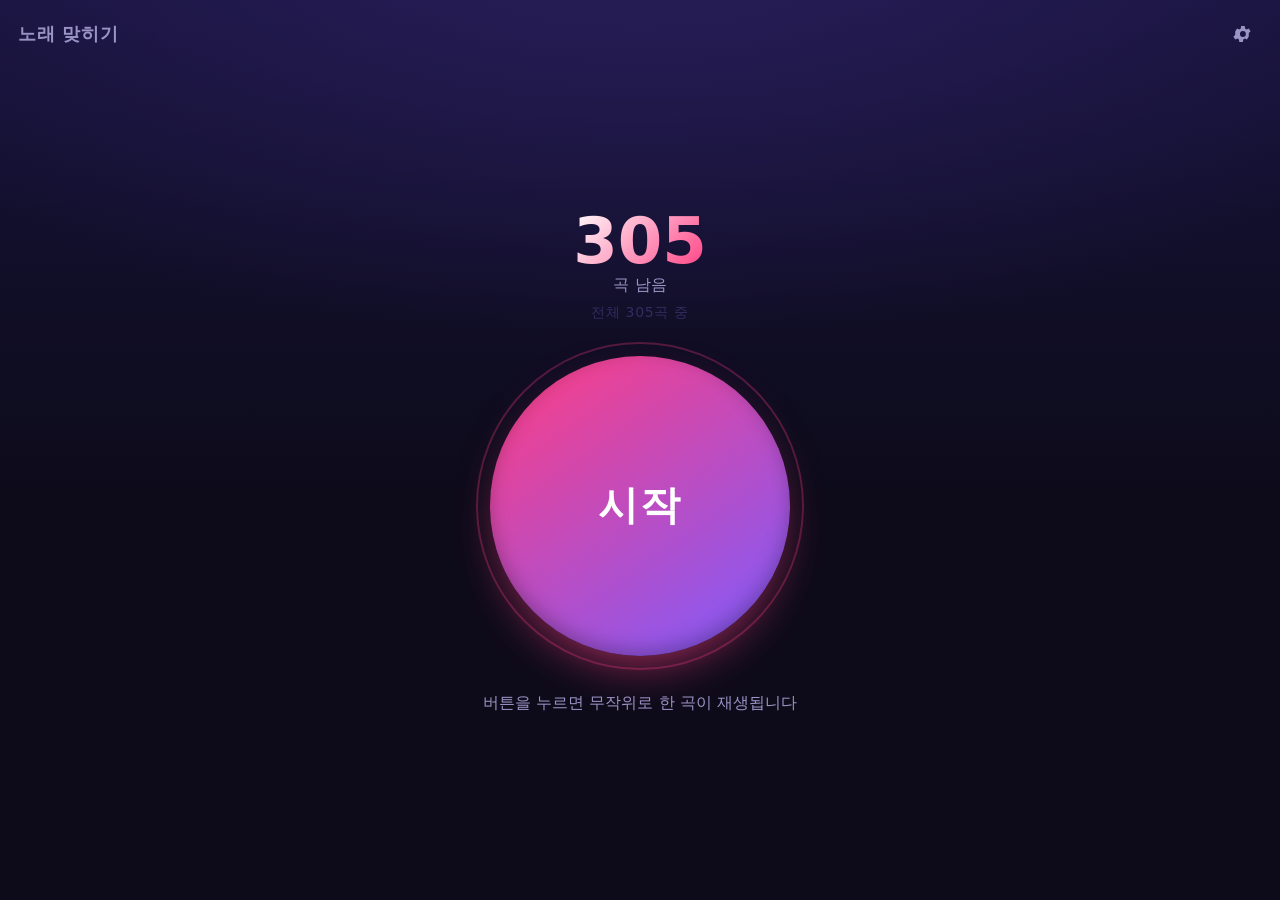
==== index.html @ 4e1e596c "Spotify 연결 진단 패널 추가 재생이 안 될 때 원인이 여러 갈래다 — 요금제, 대시보드 사용자 등록, Redirect URI, SDK 로드, 기기 연결, 곡 검색. 증상만으" ====
<!doctype html>
<html lang="ko">
<head>
<meta charset="utf-8">
<!-- 제목은 중립적으로 유지한다. 잠금화면/알림에 페이지 제목이 노출될 수 있어 곡 정보를 넣지 않는다. -->
<title>노래 맞히기</title>
<meta name="viewport" content="width=device-width, initial-scale=1, viewport-fit=cover, user-scalable=no">
<meta name="theme-color" content="#0d0b1a">
<meta name="mobile-web-app-capable" content="yes">
<meta name="apple-mobile-web-app-capable" content="yes">
<meta name="apple-mobile-web-app-status-bar-style" content="black-translucent">
<meta name="apple-mobile-web-app-title" content="노래 맞히기">
<link rel="manifest" href="manifest.json">
<link rel="icon" href="icons/icon-192.png">
<link rel="apple-touch-icon" href="icons/icon-192.png">
<link rel="stylesheet" href="css/style.css">
</head>
<body>

<div id="app" data-screen="loading">

  <header class="topbar">
    <h1 class="brand">노래 맞히기</h1>
    <button id="btn-settings" class="icon-btn" aria-label="설정" title="설정">
      <svg viewBox="0 0 24 24" width="22" height="22" aria-hidden="true">
        <path fill="currentColor" d="M19.4 13a7.6 7.6 0 0 0 0-2l2-1.6-2-3.4-2.4 1a7.6 7.6 0 0 0-1.7-1L15 3.4h-4l-.3 2.6a7.6 7.6 0 0 0-1.7 1l-2.4-1-2 3.4L4.6 11a7.6 7.6 0 0 0 0 2l-2 1.6 2 3.4 2.4-1a7.6 7.6 0 0 0 1.7 1l.3 2.6h4l.3-2.6a7.6 7.6 0 0 0 1.7-1l2.4 1 2-3.4Zm-6.4 2.2a3.2 3.2 0 1 1 0-6.4 3.2 3.2 0 0 1 0 6.4Z"/>
      </svg>
    </button>
  </header>

  <main class="stage">

    <!-- 로딩 -->
    <section class="screen screen-loading">
      <div class="spinner" aria-hidden="true"></div>
      <p class="muted">곡 목록을 불러오는 중…</p>
    </section>

    <!-- 오류 -->
    <section class="screen screen-error">
      <p class="error-icon" aria-hidden="true">!</p>
      <p id="error-message" class="error-text"></p>
      <button id="btn-retry" class="btn btn-secondary">다시 시도</button>
    </section>

    <!-- 대기: 시작 버튼 -->
    <section class="screen screen-idle">
      <div class="deck-info">
        <span id="deck-remaining" class="deck-remaining">0</span>
        <span class="deck-label">곡 남음</span>
        <span id="deck-range" class="deck-range"></span>
      </div>
      <button id="btn-start" class="dial dial-start">
        <span class="dial-label">시작</span>
      </button>
      <p class="hint">버튼을 누르면 무작위로 한 곡이 재생됩니다</p>
    </section>

    <!-- 재생 중: 곡 정보를 일절 노출하지 않는다 -->
    <section class="screen screen-playing">
      <div class="viz" id="viz" aria-hidden="true">
        <span></span><span></span><span></span><span></span><span></span>
        <span></span><span></span><span></span><span></span>
      </div>

      <div class="progress-wrap">
        <div class="progress" id="progress"><div class="progress-fill" id="progress-fill"></div></div>
        <div class="times">
          <span id="time-current">0:00</span>
          <span id="time-total">0:30</span>
        </div>
      </div>

      <button id="btn-toggle" class="dial dial-toggle" aria-label="재생 또는 일시정지">
        <svg class="ico-pause" viewBox="0 0 24 24" width="40" height="40" aria-hidden="true">
          <path fill="currentColor" d="M8 5h3v14H8zM13 5h3v14h-3z"/>
        </svg>
        <svg class="ico-play" viewBox="0 0 24 24" width="40" height="40" aria-hidden="true">
          <path fill="currentColor" d="M8 5.5v13l11-6.5z"/>
        </svg>
      </button>
      <p class="toggle-caption" id="toggle-caption">일시정지</p>
      <p class="flip-prompt" id="flip-prompt" hidden>폰을 뒤집어 테이블에 엎어 주세요</p>

      <div class="actions">
        <button id="btn-reveal" class="btn btn-primary">결과 확인</button>
        <button id="btn-replay" class="btn btn-ghost">처음부터 다시</button>
      </div>
    </section>

    <!-- 결과 공개 -->
    <section class="screen screen-reveal">
      <div class="reveal-card">
        <img id="reveal-art" class="reveal-art" alt="" width="140" height="140">
        <div class="reveal-year" id="reveal-year">----</div>

        <!-- K-POP 모드: 가수와 곡 제목이 정답 -->
        <div class="only-kpop">
          <div class="reveal-artist" id="reveal-artist"></div>
          <div class="reveal-title" id="reveal-title"></div>
        </div>

        <!-- OST 모드: 작품 제목과 주연 배역 이름이 정답 -->
        <div class="only-ost">
          <div class="reveal-worktype" id="reveal-worktype"></div>
          <div class="reveal-title" id="reveal-work"></div>
          <ul class="reveal-characters" id="reveal-characters"></ul>
          <div class="reveal-ost-song" id="reveal-ost-song"></div>
        </div>

        <div class="reveal-album" id="reveal-album"></div>
      </div>
      <div class="actions">
        <button id="btn-next" class="btn btn-primary">다음 곡</button>
        <button id="btn-replay-2" class="btn btn-ghost">한 번 더 듣기</button>
      </div>
    </section>

    <!-- 덱 소진 -->
    <section class="screen screen-done">
      <p class="done-emoji" aria-hidden="true">🎉</p>
      <h2 class="done-title">모든 곡을 다 들었습니다</h2>
      <p class="muted" id="done-count"></p>
      <button id="btn-reset" class="btn btn-primary">덱 새로 섞기</button>
    </section>

  </main>
</div>

<!-- 설정 시트 -->
<div id="sheet" class="sheet" hidden>
  <div class="sheet-backdrop" data-close></div>
  <div class="sheet-panel" role="dialog" aria-modal="true" aria-label="설정">
    <div class="sheet-handle" aria-hidden="true"></div>
    <h2 class="sheet-title">설정</h2>

    <section class="field">
      <label class="field-label">게임 모드</label>
      <div class="chips" id="mode-chips">
        <button type="button" class="chip" data-mode="kpop" aria-pressed="true">K-POP</button>
        <button type="button" class="chip" data-mode="ost" aria-pressed="false">영화·드라마 OST</button>
      </div>
      <p class="field-note" id="mode-note"></p>
    </section>

    <section class="field">
      <label class="field-label">재생 엔진</label>
      <div class="chips" id="engine-chips">
        <button type="button" class="chip" data-engine="itunes" aria-pressed="true">iTunes 30초</button>
        <button type="button" class="chip" data-engine="spotify" aria-pressed="false">Spotify 풀트랙</button>
      </div>

      <div id="spotify-setup" hidden>
        <p class="field-note" id="spotify-status"></p>

        <label class="field-label sub" for="spotify-client">Client ID</label>
        <input type="text" id="spotify-client" class="text-input" inputmode="latin"
               autocomplete="off" spellcheck="false" placeholder="대시보드에서 발급받은 Client ID">

        <div class="redirect-box">
          <span class="redirect-label">대시보드에 등록할 Redirect URI</span>
          <code id="redirect-uri"></code>
          <button type="button" class="btn btn-ghost btn-sm" id="btn-copy-redirect">복사</button>
        </div>

        <div class="sheet-actions">
          <button type="button" class="btn btn-primary" id="btn-spotify-login">Spotify 로그인</button>
          <button type="button" class="btn btn-ghost" id="btn-spotify-logout" hidden>로그아웃</button>
        </div>

        <button type="button" class="btn btn-ghost" id="btn-diagnose">연결 진단</button>
        <ul class="diag" id="diag" hidden></ul>

        <button type="button" class="btn btn-ghost" id="btn-qr">QR로 다른 기기에 옮기기</button>
        <div class="qr-box" id="qr-box" hidden>
          <canvas id="qr-canvas" aria-label="설정 전송용 QR 코드"></canvas>
          <p class="field-note">
            다른 기기의 카메라로 찍으면 이 앱이 열리면서 Client ID 가 자동으로 채워집니다.
            그 기기에서 Spotify 로그인만 따로 해주세요.
          </p>
        </div>

        <details class="howto">
          <summary>설정 방법</summary>
          <ol>
            <li><a href="https://developer.spotify.com/dashboard" target="_blank" rel="noopener">developer.spotify.com/dashboard</a> 에서 <b>Create app</b></li>
            <li>App name 아무거나 입력, <b>Redirect URI</b> 에 위 주소를 그대로 붙여넣기</li>
            <li>API 선택에서 <b>Web Playback SDK</b> 체크 후 저장</li>
            <li>Settings 에서 <b>Client ID</b> 복사해 위 칸에 붙여넣기</li>
            <li>Settings → <b>User Management</b> 에 본인 Spotify 계정 이메일 추가 (개발 모드는 5명까지)</li>
            <li>위 <b>Spotify 로그인</b> 버튼 누르기</li>
          </ol>
          <p class="field-note">
            Spotify Premium 이 필요합니다. 모바일 전용 요금제는 SDK 재생이 되지 않습니다.
          </p>
        </details>
      </div>
    </section>

    <section class="field">
      <label class="field-label">연대 범위</label>
      <div class="chips" id="decade-chips"></div>
      <p class="field-note" id="filter-count"></p>
    </section>

    <section class="field">
      <label class="field-label" for="volume">음량</label>
      <input type="range" id="volume" min="0" max="100" value="85">
    </section>

    <section class="field">
      <label class="field-label" for="startat">
        재생 시작 위치 <span id="startat-value" class="field-value">0초</span>
      </label>
      <input type="range" id="startat" min="0" max="15" step="1" value="0">
      <p class="field-note" id="startat-note"></p>
    </section>

    <section class="field">
      <label class="switch">
        <input type="checkbox" id="opt-autoplay" checked>
        <span>시작 버튼을 누르면 바로 재생</span>
      </label>
      <label class="switch">
        <input type="checkbox" id="opt-keepawake" checked>
        <span>게임 중 화면 꺼짐 방지</span>
      </label>
      <label class="switch">
        <input type="checkbox" id="opt-gyro">
        <span>폰을 엎으면 재생 시작</span>
      </label>
      <p class="field-note" id="gyro-note"></p>
    </section>

    <div class="sheet-actions">
      <button class="btn btn-ghost" id="btn-reshuffle">덱 새로 섞기</button>
      <button class="btn btn-primary" data-close>닫기</button>
    </div>
  </div>
</div>

<script src="js/audio.js"></script>
<script src="js/gyro.js"></script>
<script src="js/qr.js"></script>
<script src="js/spotify.js"></script>
<script src="js/deck.js"></script>
<script src="js/app.js"></script>
</body>
</html>
---- css/style.css ----
/* 노래 맞히기 — 모바일 세로 화면 기준으로 설계.
   파티 중 빠르게 누를 수 있도록 터치 타겟을 크게 잡고, 어두운 배경으로 눈부심을 줄인다. */

:root {
  --bg: #0d0b1a;
  --bg-2: #16123a;
  --surface: #1b1738;
  --surface-2: #241f4d;
  --line: #322c5f;
  --text: #f2f0ff;
  --muted: #9a93c4;
  --accent: #ff3d81;
  --accent-2: #7c5cff;
  --ok: #35d6a4;
  --danger: #ff5c6c;
  --radius: 18px;
  --tap: 56px;
}

* { box-sizing: border-box; -webkit-tap-highlight-color: transparent; }

html, body {
  margin: 0;
  height: 100%;
  overscroll-behavior: none;
}

body {
  background:
    radial-gradient(120% 80% at 50% -10%, #2a1f5c 0%, transparent 60%),
    linear-gradient(180deg, var(--bg-2) 0%, var(--bg) 55%);
  background-attachment: fixed;
  color: var(--text);
  font-family: 'Pretendard', -apple-system, BlinkMacSystemFont, 'Apple SD Gothic Neo',
               'Segoe UI', 'Malgun Gothic', system-ui, sans-serif;
  -webkit-font-smoothing: antialiased;
  user-select: none;
}

#app {
  display: flex;
  flex-direction: column;
  min-height: 100dvh;
  padding: env(safe-area-inset-top) env(safe-area-inset-right)
           env(safe-area-inset-bottom) env(safe-area-inset-left);
}

/* ---------- 상단바 ---------- */
.topbar {
  display: flex;
  align-items: center;
  justify-content: space-between;
  padding: 14px 18px 6px;
  flex: 0 0 auto;
}
.brand {
  margin: 0;
  font-size: 15px;
  font-weight: 700;
  letter-spacing: .04em;
  color: var(--muted);
}
.icon-btn {
  width: 40px; height: 40px;
  display: grid; place-items: center;
  border: 0; border-radius: 12px;
  background: transparent;
  color: var(--muted);
  cursor: pointer;
  transition: background .15s, color .15s;
}
.icon-btn:active { background: var(--surface-2); color: var(--text); }

/* ---------- 화면 전환 ---------- */
.stage {
  flex: 1 1 auto;
  display: grid;
  place-items: center;
  padding: 8px 22px 28px;
  position: relative;
}
.screen {
  display: none;
  flex-direction: column;
  align-items: center;
  justify-content: center;
  gap: 22px;
  width: 100%;
  max-width: 420px;
  text-align: center;
  animation: rise .28s ease both;
}
@keyframes rise {
  from { opacity: 0; transform: translateY(10px); }
  to   { opacity: 1; transform: none; }
}
#app[data-screen="loading"] .screen-loading,
#app[data-screen="error"]   .screen-error,
#app[data-screen="idle"]    .screen-idle,
#app[data-screen="playing"] .screen-playing,
#app[data-screen="reveal"]  .screen-reveal,
#app[data-screen="done"]    .screen-done { display: flex; }

/* ---------- 공통 요소 ---------- */
.muted { color: var(--muted); font-size: 14px; margin: 0; }
.hint  { color: var(--muted); font-size: 13px; margin: 0; line-height: 1.6; }

.btn {
  min-height: var(--tap);
  padding: 0 26px;
  border: 0;
  border-radius: 999px;
  font-size: 16px;
  font-weight: 700;
  font-family: inherit;
  cursor: pointer;
  transition: transform .12s, filter .15s, background .15s;
  width: 100%;
}
.btn:active { transform: scale(.97); }
.btn-primary {
  background: linear-gradient(135deg, var(--accent) 0%, var(--accent-2) 100%);
  color: #fff;
  box-shadow: 0 8px 24px -8px rgba(255, 61, 129, .6);
}
.btn-secondary { background: var(--surface-2); color: var(--text); }
.btn-ghost {
  background: transparent;
  color: var(--muted);
  border: 1px solid var(--line);
}

.actions {
  display: flex;
  flex-direction: column;
  gap: 10px;
  width: 100%;
}

/* ---------- 큰 원형 버튼 ---------- */
.dial {
  position: relative;
  width: min(64vw, 230px);
  aspect-ratio: 1;
  border: 0;
  border-radius: 50%;
  cursor: pointer;
  display: grid;
  place-items: center;
  color: #fff;
  font-family: inherit;
  background: linear-gradient(145deg, var(--accent) 0%, var(--accent-2) 100%);
  box-shadow:
    0 20px 50px -18px rgba(255, 61, 129, .75),
    inset 0 -6px 18px rgba(0, 0, 0, .25);
  transition: transform .14s;
}
.dial:active { transform: scale(.95); }
.dial::after {
  content: '';
  position: absolute;
  inset: -14px;
  border-radius: 50%;
  border: 2px solid rgba(255, 61, 129, .28);
  animation: halo 2.4s ease-out infinite;
}
@keyframes halo {
  0%   { transform: scale(.96); opacity: .8; }
  100% { transform: scale(1.16); opacity: 0; }
}
.dial-label { font-size: 30px; font-weight: 800; letter-spacing: .06em; }

.dial-toggle { width: min(46vw, 168px); }
.dial-toggle::after { animation: none; border-color: transparent; }
/* 재생 중이면 일시정지 아이콘을, 멈춰 있으면 재생 아이콘을 보여준다 */
.ico-play { display: none; }
#app[data-playing="false"] .ico-pause { display: none; }
#app[data-playing="false"] .ico-play  { display: block; }

.toggle-caption {
  margin: -10px 0 0;
  color: var(--muted);
  font-size: 13px;
  letter-spacing: .04em;
}

/* ---------- 대기 화면 ---------- */
.deck-info { display: flex; flex-direction: column; align-items: center; gap: 2px; }
.deck-remaining {
  font-size: 46px;
  font-weight: 800;
  line-height: 1;
  background: linear-gradient(135deg, #fff, var(--accent));
  -webkit-background-clip: text;
  background-clip: text;
  color: transparent;
}
.deck-label { font-size: 13px; color: var(--muted); }
.deck-range { font-size: 12px; color: var(--line); margin-top: 6px; letter-spacing: .05em; }

/* ---------- 재생 화면 ---------- */
.viz {
  display: flex;
  align-items: flex-end;
  gap: 5px;
  height: 56px;
}
.viz span {
  width: 5px;
  border-radius: 3px;
  background: linear-gradient(180deg, var(--accent), var(--accent-2));
  animation: bounce 1s ease-in-out infinite;
  height: 18px;
}
.viz span:nth-child(1) { animation-delay: -.9s }
.viz span:nth-child(2) { animation-delay: -.75s }
.viz span:nth-child(3) { animation-delay: -.6s }
.viz span:nth-child(4) { animation-delay: -.45s }
.viz span:nth-child(5) { animation-delay: -.3s }
.viz span:nth-child(6) { animation-delay: -.15s }
.viz span:nth-child(7) { animation-delay: -.55s }
.viz span:nth-child(8) { animation-delay: -.35s }
.viz span:nth-child(9) { animation-delay: -.7s }
@keyframes bounce {
  0%, 100% { height: 12px; opacity: .55; }
  50%      { height: 52px; opacity: 1; }
}
/* 일시정지 상태에서는 막대도 멈춰서 상태를 눈으로 알 수 있게 한다 */
#app[data-playing="false"] .viz span { animation-play-state: paused; }

/* 엎어놓기 안내 — 재생 대기 상태임을 분명히 알린다 */
.flip-prompt {
  margin: -6px 0 0;
  padding: 12px 18px;
  border-radius: 999px;
  background: rgba(255, 61, 129, .12);
  border: 1px solid rgba(255, 61, 129, .3);
  color: var(--accent);
  font-size: 14px;
  font-weight: 700;
  animation: pulse 1.8s ease-in-out infinite;
}
.flip-prompt[hidden] { display: none; }
@keyframes pulse { 50% { opacity: .5 } }

.progress-wrap { width: 100%; }
.progress {
  height: 8px;
  border-radius: 99px;
  background: var(--surface-2);
  overflow: hidden;
  cursor: pointer;
}
.progress-fill {
  height: 100%;
  width: 0%;
  border-radius: 99px;
  background: linear-gradient(90deg, var(--accent), var(--accent-2));
  transition: width .12s linear;
}
.times {
  display: flex;
  justify-content: space-between;
  margin-top: 8px;
  font-size: 12px;
  color: var(--muted);
  font-variant-numeric: tabular-nums;
}

/* ---------- 결과 화면 ---------- */
.reveal-card {
  width: 100%;
  padding: 26px 22px 28px;
  border-radius: var(--radius);
  background: linear-gradient(180deg, var(--surface-2), var(--surface));
  border: 1px solid var(--line);
  display: flex;
  flex-direction: column;
  align-items: center;
  gap: 6px;
}
.reveal-art {
  width: 128px; height: 128px;
  border-radius: 14px;
  object-fit: cover;
  background: var(--surface);
  margin-bottom: 10px;
  box-shadow: 0 14px 30px -14px rgba(0, 0, 0, .8);
}
.reveal-year {
  font-size: 64px;
  font-weight: 800;
  line-height: 1;
  letter-spacing: -.02em;
  background: linear-gradient(135deg, #fff 20%, var(--accent) 100%);
  -webkit-background-clip: text;
  background-clip: text;
  color: transparent;
  font-variant-numeric: tabular-nums;
}
/* 정답 공개는 멀리서도 읽혀야 한다 — 여러 명이 폰 하나를 둘러보기 때문이다.
   제목이 가장 크고, 가수는 그 아래를 받친다. */
.reveal-artist {
  font-size: 20px;
  font-weight: 600;
  color: var(--muted);
  margin-top: 14px;
}
.reveal-title {
  font-size: 30px;
  font-weight: 800;
  line-height: 1.25;
  color: var(--text);
  margin-top: 4px;
  word-break: keep-all;
}
.reveal-album  { font-size: 12px; color: var(--line); margin-top: 12px; }

/* 모드에 따라 정답 표기가 달라진다 */
#app[data-mode="kpop"] .only-ost,
#app[data-mode="ost"]  .only-kpop { display: none; }

.reveal-worktype {
  margin-top: 14px;
  font-size: 13px;
  font-weight: 700;
  letter-spacing: .1em;
  color: var(--accent);
}
.reveal-characters {
  list-style: none;
  margin: 14px 0 0;
  padding: 0;
  display: flex;
  flex-direction: column;
  gap: 4px;
}
.reveal-characters li { font-size: 19px; font-weight: 600; }
.reveal-characters .actor { color: var(--muted); font-size: 14px; font-weight: 400; }
.reveal-ost-song {
  margin-top: 16px;
  padding-top: 14px;
  border-top: 1px solid var(--line);
  width: 100%;
  font-size: 14px;
  color: var(--muted);
}

/* 제목이 길면 줄여서 카드 밖으로 넘치지 않게 한다 */
.reveal-title.is-long { font-size: 24px; }
.reveal-title.is-very-long { font-size: 20px; }

/* ---------- 로딩 / 오류 / 완료 ---------- */
.spinner {
  width: 38px; height: 38px;
  border: 3px solid var(--surface-2);
  border-top-color: var(--accent);
  border-radius: 50%;
  animation: spin .8s linear infinite;
}
@keyframes spin { to { transform: rotate(360deg); } }

.error-icon {
  width: 52px; height: 52px;
  display: grid; place-items: center;
  margin: 0;
  border-radius: 50%;
  background: rgba(255, 92, 108, .14);
  color: var(--danger);
  font-size: 26px;
  font-weight: 800;
}
.error-text { color: var(--danger); font-size: 15px; margin: 0; line-height: 1.6; }

.done-emoji { font-size: 52px; margin: 0; }
.done-title { font-size: 20px; margin: 0; }

/* ---------- 설정 시트 ---------- */
.sheet { position: fixed; inset: 0; z-index: 50; }
.sheet[hidden] { display: none; }
.sheet-backdrop {
  position: absolute; inset: 0;
  background: rgba(5, 3, 15, .66);
  backdrop-filter: blur(3px);
  animation: fade .2s ease both;
}
@keyframes fade { from { opacity: 0 } to { opacity: 1 } }

.sheet-panel {
  position: absolute;
  left: 0; right: 0; bottom: 0;
  max-height: 88dvh;
  overflow-y: auto;
  padding: 10px 22px calc(24px + env(safe-area-inset-bottom));
  border-radius: 22px 22px 0 0;
  background: var(--surface);
  border-top: 1px solid var(--line);
  animation: slideUp .26s cubic-bezier(.2, .8, .2, 1) both;
}
@keyframes slideUp { from { transform: translateY(100%) } to { transform: none } }

.sheet-handle {
  width: 40px; height: 4px;
  border-radius: 99px;
  background: var(--line);
  margin: 0 auto 14px;
}
.sheet-title { margin: 0 0 18px; font-size: 17px; }

.field { margin-bottom: 24px; }
.field-label {
  display: block;
  font-size: 13px;
  color: var(--muted);
  margin-bottom: 10px;
  font-weight: 600;
}
.field-note { font-size: 12px; color: var(--muted); margin: 10px 0 0; line-height: 1.6; }
.field-value {
  float: right;
  color: var(--accent);
  font-weight: 700;
  font-variant-numeric: tabular-nums;
}

.chips { display: flex; flex-wrap: wrap; gap: 8px; }
.chip {
  padding: 9px 15px;
  border-radius: 999px;
  border: 1px solid var(--line);
  background: transparent;
  color: var(--muted);
  font-size: 13px;
  font-weight: 600;
  font-family: inherit;
  cursor: pointer;
  transition: all .15s;
}
.chip[aria-pressed="true"] {
  background: linear-gradient(135deg, var(--accent), var(--accent-2));
  border-color: transparent;
  color: #fff;
}
.chip:disabled {
  opacity: .38;
  cursor: not-allowed;
}
.chip-count {
  margin-left: 7px;
  font-size: 11px;
  font-weight: 700;
  opacity: .7;
  font-variant-numeric: tabular-nums;
}

input[type="range"] {
  width: 100%;
  accent-color: var(--accent);
  height: 28px;
}

/* ---------- Spotify 설정 ---------- */
.field-label.sub { margin-top: 18px; font-weight: 500; }

.text-input {
  width: 100%;
  min-height: 48px;
  padding: 0 14px;
  border-radius: 12px;
  border: 1px solid var(--line);
  background: var(--bg);
  color: var(--text);
  font-family: ui-monospace, SFMono-Regular, Menlo, monospace;
  font-size: 14px;
}
.text-input::placeholder { color: var(--line); font-family: inherit; }
.text-input:focus { outline: 2px solid var(--accent-2); outline-offset: 1px; }

.redirect-box {
  display: flex;
  align-items: center;
  gap: 10px;
  flex-wrap: wrap;
  margin-top: 14px;
  padding: 12px 14px;
  border-radius: 12px;
  background: var(--bg);
  border: 1px solid var(--line);
}
.redirect-label { font-size: 11px; color: var(--muted); width: 100%; }
.redirect-box code {
  flex: 1 1 auto;
  min-width: 0;
  font-size: 12px;
  color: var(--ok);
  word-break: break-all;
  font-family: ui-monospace, SFMono-Regular, Menlo, monospace;
}
.btn-sm { width: auto; min-height: 38px; padding: 0 16px; font-size: 13px; flex: 0 0 auto; }

.howto {
  margin-top: 18px;
  padding: 14px;
  border-radius: 12px;
  background: var(--bg);
  border: 1px solid var(--line);
}
.howto summary {
  cursor: pointer;
  font-size: 13px;
  font-weight: 700;
  color: var(--muted);
}
.howto ol { margin: 14px 0 0; padding-left: 20px; }
.howto li { font-size: 13px; line-height: 1.9; color: var(--muted); }
.howto b { color: var(--text); }
.howto a { color: var(--accent); }

.diag {
  list-style: none;
  margin: 12px 0 0;
  padding: 14px;
  border-radius: 12px;
  background: var(--bg);
  border: 1px solid var(--line);
  font-size: 13px;
}
.diag[hidden] { display: none; }
.diag li { display: flex; gap: 9px; padding: 5px 0; align-items: baseline; }
.diag .mark { flex: 0 0 16px; font-weight: 800; }
.diag .name { flex: 0 0 108px; color: var(--text); font-weight: 600; }
.diag .detail { color: var(--muted); word-break: break-all; }
.diag .ok   .mark { color: var(--ok); }
.diag .fail .mark { color: var(--danger); }
.diag .warn .mark { color: #ffbe3c; }
.diag .skip { opacity: .45; }

.qr-box {
  margin-top: 14px;
  padding: 16px;
  border-radius: 12px;
  background: #fff;
  text-align: center;
}
.qr-box[hidden] { display: none; }
.qr-box canvas { width: 100%; max-width: 240px; height: auto; image-rendering: pixelated; }
.qr-box .field-note { color: #55507a; margin-top: 12px; }

.status-ok   { color: var(--ok) !important; }
.status-warn { color: var(--danger) !important; }

.switch {
  display: flex;
  align-items: center;
  gap: 12px;
  padding: 12px 0;
  font-size: 14px;
  cursor: pointer;
}
.switch input { width: 20px; height: 20px; accent-color: var(--accent); }

.sheet-actions { display: flex; gap: 10px; margin-top: 4px; }

@media (min-height: 760px) {
  .stage { padding-bottom: 44px; }
  .screen { gap: 28px; }
}

/* 태블릿 이상 — 여러 명이 둘러앉아 보는 상황이라 폰보다 크게 키운다.
   화면이 넓다고 가로로 퍼뜨리면 오히려 읽기 나빠져서, 폭은 적당히 두고 글자를 키운다. */
@media (min-width: 700px) {
  :root { --tap: 64px; }

  .screen { max-width: 560px; gap: 34px; }
  .brand { font-size: 18px; }

  .dial { width: min(46vw, 300px); }
  .dial-label { font-size: 40px; }
  .dial-toggle { width: min(30vw, 210px); }
  .dial-toggle svg { width: 52px; height: 52px; }

  .deck-remaining { font-size: 64px; }
  .deck-label, .hint, .toggle-caption { font-size: 16px; }
  .deck-range { font-size: 14px; }

  .viz { height: 76px; gap: 7px; }
  .viz span { width: 7px; }
  @keyframes bounce {
    0%, 100% { height: 16px; opacity: .55; }
    50%      { height: 72px; opacity: 1; }
  }

  .progress { height: 11px; }
  .times { font-size: 15px; }
  .btn { font-size: 18px; }
  .flip-prompt { font-size: 17px; padding: 15px 24px; }

  .reveal-card { padding: 36px 30px 38px; }
  .reveal-art { width: 190px; height: 190px; }
  .reveal-year { font-size: 96px; }
  .reveal-artist { font-size: 26px; }
  .reveal-title { font-size: 42px; }
  .reveal-title.is-long { font-size: 34px; }
  .reveal-title.is-very-long { font-size: 28px; }
  .reveal-album { font-size: 14px; }
  .reveal-worktype { font-size: 16px; }
  .reveal-characters li { font-size: 26px; }
  .reveal-characters .actor { font-size: 18px; }
  .reveal-ost-song { font-size: 17px; }
}
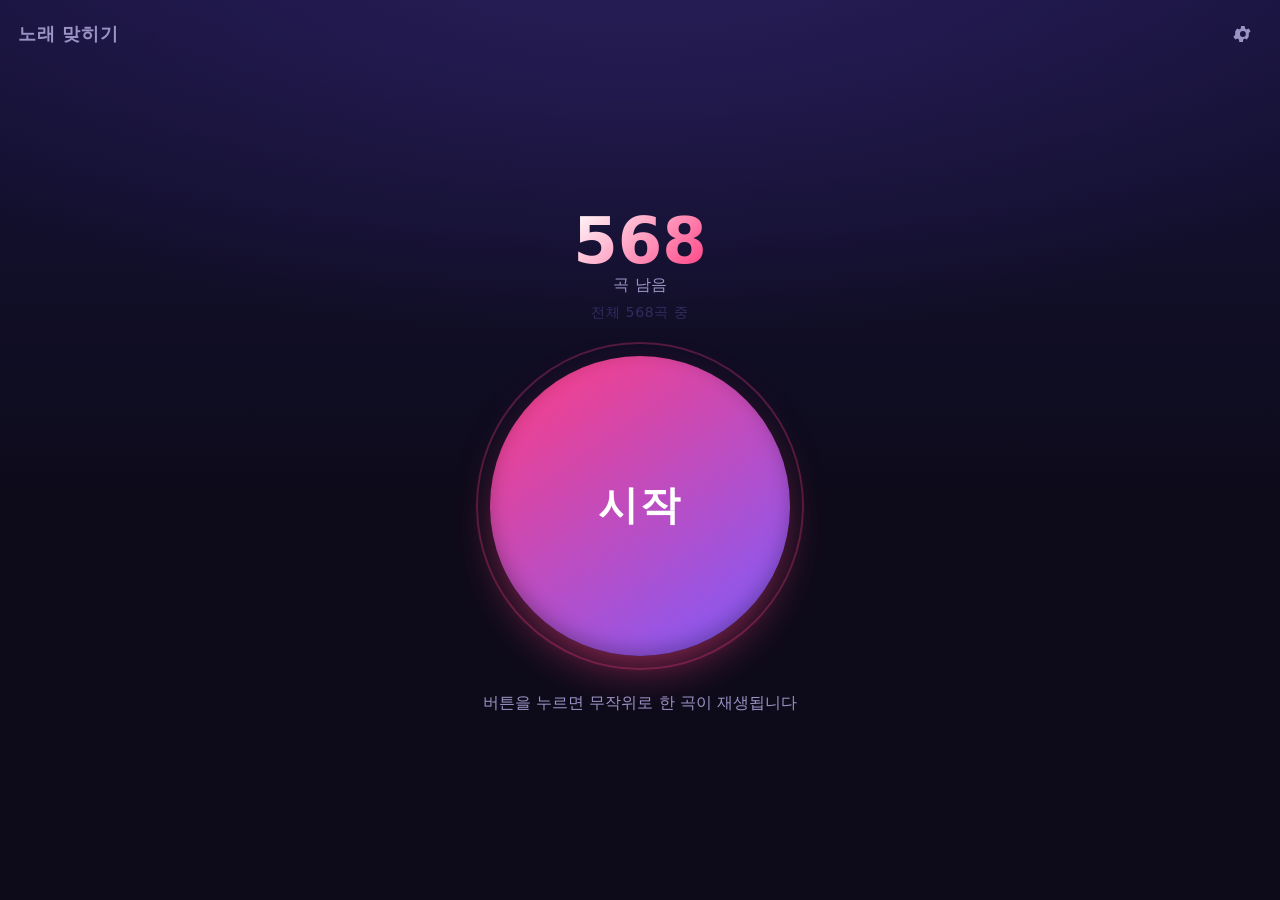
==== commit 69596dc3: "찾은 곡을 파일로 내려받는다 주소를 붙여넣기로 주고받았더니 오백 건이 넘는 문자열을 사람 손으로 옮기게 된다. 한 글자만 틀려도 엉뚱한 곡이 조용히 재생된다. 파일로 내려받게 한다" ====
--- a/index.html
+++ b/index.html
@@ -158,7 +158,7 @@
                autocomplete="off" spellcheck="false" placeholder="대시보드에서 발급받은 Client ID">
 
         <div class="redirect-box">
-          <span class="redirect-label">대시보드에 등록할 Redirect URI</span>
+          <span class="redirect-label">대시보드에 등록할 Redirect URI (지금 이 주소 기준)</span>
           <code id="redirect-uri"></code>
           <button type="button" class="btn btn-ghost btn-sm" id="btn-copy-redirect">복사</button>
         </div>
@@ -170,6 +170,27 @@
 
         <button type="button" class="btn btn-ghost" id="btn-diagnose">연결 진단</button>
         <ul class="diag" id="diag" hidden></ul>
+
+        <button type="button" class="btn btn-ghost" id="btn-audit">곡 매칭 검사</button>
+        <p class="field-note">
+          현재 모드의 곡을 하나씩 Spotify 에서 찾아, 무엇에 매칭됐는지 보여줍니다.
+          기대한 곡과 다르면 표시되니 그것만 확인하시면 됩니다.
+        </p>
+        <div class="audit" id="audit" hidden>
+          <div class="audit-head"><span id="audit-progress"></span>
+            <span class="audit-btns">
+              <button type="button" class="btn btn-ghost btn-sm" id="btn-audit-copy">결과 복사</button>
+              <button type="button" class="btn btn-ghost btn-sm" id="btn-audit-stop">중지</button>
+            </span></div>
+          <ul id="audit-list"></ul>
+        </div>
+
+        <button type="button" class="btn btn-ghost" id="btn-audit-export">찾은 곡 파일로 저장</button>
+        <p class="field-note">
+          지금까지 Spotify 에서 찾아 둔 곡 주소를 꺼냅니다. 이 브라우저에만 남아 있는
+          정보라, 파일에 옮겨 두면 다시 찾지 않아도 되고 다른 기기에서도 그대로 씁니다.
+        </p>
+        <textarea id="audit-text" class="audit-text" readonly hidden></textarea>
 
         <button type="button" class="btn btn-ghost" id="btn-qr">QR로 다른 기기에 옮기기</button>
         <div class="qr-box" id="qr-box" hidden>
@@ -184,7 +205,9 @@
           <summary>설정 방법</summary>
           <ol>
             <li><a href="https://developer.spotify.com/dashboard" target="_blank" rel="noopener">developer.spotify.com/dashboard</a> 에서 <b>Create app</b></li>
-            <li>App name 아무거나 입력, <b>Redirect URI</b> 에 위 주소를 그대로 붙여넣기</li>
+            <li>App name 아무거나 입력, <b>Redirect URI</b> 에 위 주소를 그대로 붙여넣기.
+                주소 끝의 <code>/index.html</code> 유무에 따라 값이 달라지므로,
+                <b>두 형태를 모두 등록</b>해 두면 어느 쪽으로 열어도 로그인됩니다</li>
             <li>API 선택에서 <b>Web Playback SDK</b> 체크 후 저장</li>
             <li>Settings 에서 <b>Client ID</b> 복사해 위 칸에 붙여넣기</li>
             <li>Settings → <b>User Management</b> 에 본인 Spotify 계정 이메일 추가 (개발 모드는 5명까지)</li>
--- a/css/style.css
+++ b/css/style.css
@@ -529,11 +529,47 @@
 .diag li { display: flex; gap: 9px; padding: 5px 0; align-items: baseline; }
 .diag .mark { flex: 0 0 16px; font-weight: 800; }
 .diag .name { flex: 0 0 108px; color: var(--text); font-weight: 600; }
-.diag .detail { color: var(--muted); word-break: break-all; }
+.diag .detail { color: var(--muted); word-break: break-all; white-space: pre-wrap; }
 .diag .ok   .mark { color: var(--ok); }
 .diag .fail .mark { color: var(--danger); }
 .diag .warn .mark { color: #ffbe3c; }
 .diag .skip { opacity: .45; }
+
+.audit {
+  margin-top: 12px;
+  border-radius: 12px;
+  background: var(--bg);
+  border: 1px solid var(--line);
+  overflow: hidden;
+}
+.audit[hidden] { display: none; }
+.audit-head {
+  display: flex; align-items: center; justify-content: space-between;
+  gap: 10px; padding: 10px 14px;
+  border-bottom: 1px solid var(--line);
+  font-size: 13px; color: var(--muted);
+}
+.audit-btns { display: flex; gap: 6px; flex: 0 0 auto; }
+.audit-text {
+  width: 100%; height: 34vh; margin: 0; padding: 12px;
+  border: 0; border-top: 1px solid var(--line);
+  background: #0b0918; color: var(--muted);
+  font-family: ui-monospace, SFMono-Regular, Menlo, monospace;
+  font-size: 11px; line-height: 1.5; resize: vertical;
+}
+.audit-text[hidden] { display: none; }
+
+.audit ul { list-style: none; margin: 0; padding: 0; max-height: 46vh; overflow-y: auto; }
+.audit li { padding: 9px 14px; border-bottom: 1px solid rgba(50,44,95,.5); font-size: 13px; }
+.audit li:last-child { border-bottom: 0; }
+.audit .want { font-weight: 700; }
+.audit .got  { color: var(--muted); font-size: 12px; margin-top: 2px; }
+.audit .note { font-size: 12px; font-weight: 600; margin-top: 3px; }
+.audit li.warn { background: rgba(255,190,60,.08); }
+.audit li.warn .note { color: #ffbe3c; }
+.audit li.fail { background: rgba(255,92,108,.10); }
+.audit li.fail .note { color: var(--danger); }
+.audit li.ok .note { display: none; }
 
 .qr-box {
   margin-top: 14px;
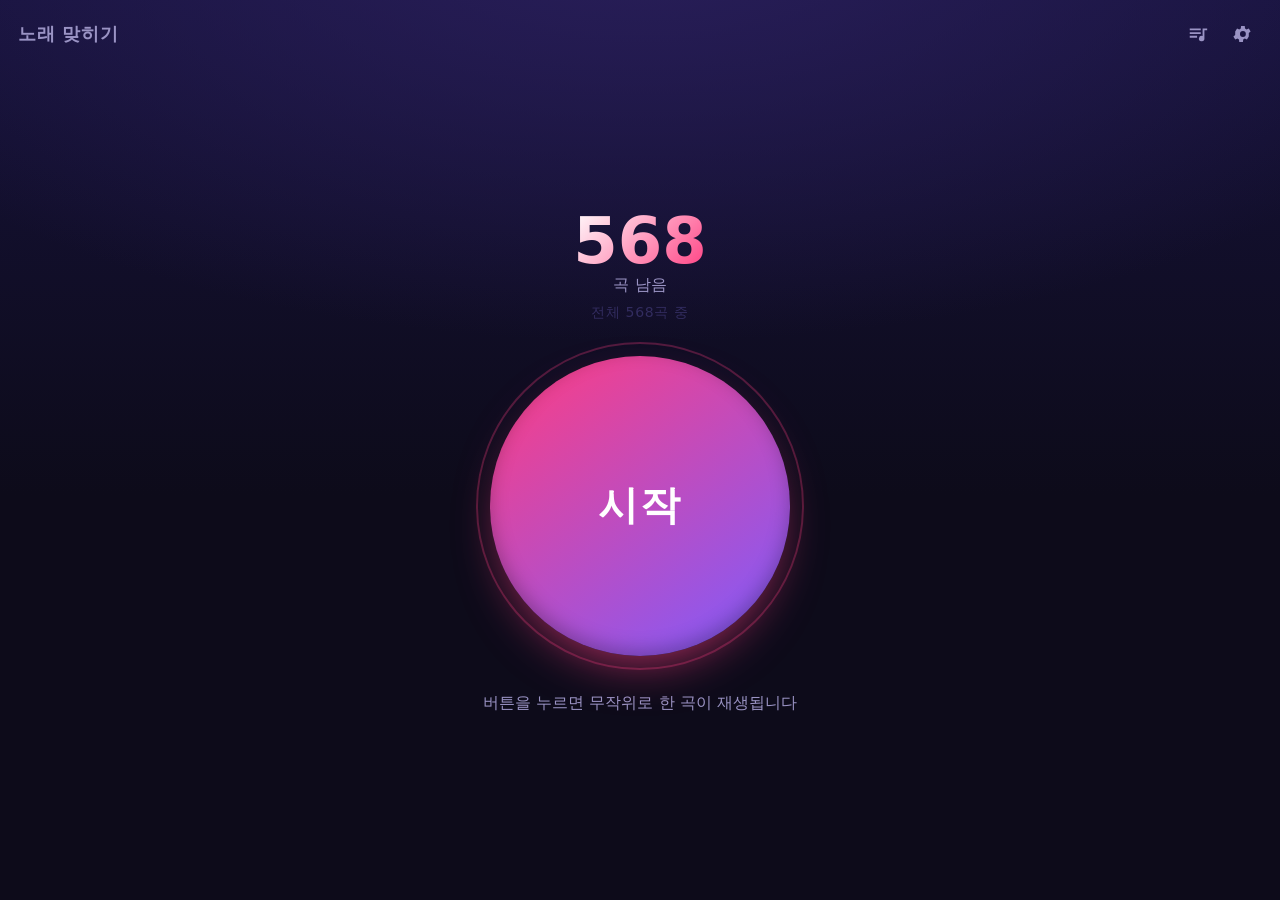
==== commit ff898cb3: "곡 목록 탭을 더한다 — 듣고 표시해 두면 모아서 처리한다 덱 전체를 훑어보며 게임에서 실제로 나갈 음원을 들어 보고, 이상한 곡은 「재검수」, 뺄 곡은 「빼기」로 표시하고, 넣을" ====
--- a/index.html
+++ b/index.html
@@ -21,11 +21,18 @@
 
   <header class="topbar">
     <h1 class="brand">노래 맞히기</h1>
+    <div class="topbar-actions">
+    <button id="btn-library" class="icon-btn" aria-label="곡 목록" title="곡 목록">
+      <svg viewBox="0 0 24 24" width="22" height="22" aria-hidden="true">
+        <path fill="currentColor" d="M15 6H3v2h12V6zm0 4H3v2h12v-2zM3 16h8v-2H3v2zM17 6v8.18A3 3 0 1 0 19 17V8h3V6h-5z"/>
+      </svg>
+    </button>
     <button id="btn-settings" class="icon-btn" aria-label="설정" title="설정">
       <svg viewBox="0 0 24 24" width="22" height="22" aria-hidden="true">
         <path fill="currentColor" d="M19.4 13a7.6 7.6 0 0 0 0-2l2-1.6-2-3.4-2.4 1a7.6 7.6 0 0 0-1.7-1L15 3.4h-4l-.3 2.6a7.6 7.6 0 0 0-1.7 1l-2.4-1-2 3.4L4.6 11a7.6 7.6 0 0 0 0 2l-2 1.6 2 3.4 2.4-1a7.6 7.6 0 0 0 1.7 1l.3 2.6h4l.3-2.6a7.6 7.6 0 0 0 1.7-1l2.4 1 2-3.4Zm-6.4 2.2a3.2 3.2 0 1 1 0-6.4 3.2 3.2 0 0 1 0 6.4Z"/>
       </svg>
     </button>
+    </div>
   </header>
 
   <main class="stage">
@@ -262,11 +269,48 @@
   </div>
 </div>
 
+<!-- 곡 목록 — 전체 곡을 훑어보며 재검수·빼기·추가를 표시해 둔다 -->
+<div id="library" class="sheet library" hidden>
+  <div class="sheet-backdrop" data-lib-close></div>
+  <div class="sheet-panel library-panel" role="dialog" aria-modal="true" aria-label="곡 목록">
+    <div class="lib-head">
+      <div class="lib-titlebar">
+        <h2 class="sheet-title">곡 목록</h2>
+        <button type="button" class="btn btn-ghost btn-sm" data-lib-close>닫기</button>
+      </div>
+      <div class="chips" id="lib-modes">
+        <button type="button" class="chip" data-mode="kpop" aria-pressed="true">K-POP</button>
+        <button type="button" class="chip" data-mode="ost" aria-pressed="false">영화·드라마 OST</button>
+      </div>
+      <input type="search" id="lib-search" class="text-input lib-search"
+             placeholder="가수 · 제목 · 작품 · 연도로 찾기" autocomplete="off" spellcheck="false">
+      <div class="chips lib-filters" id="lib-filters"></div>
+      <p class="field-note" id="lib-engine-note"></p>
+    </div>
+
+    <section class="lib-requests">
+      <div class="lib-req-head">
+        <span id="lib-req-summary"></span>
+        <button type="button" class="btn btn-primary btn-sm" id="lib-save">요청 파일로 저장</button>
+      </div>
+      <p class="field-note" id="lib-save-note"></p>
+      <ul class="lib-req-list" id="lib-req-list"></ul>
+      <details class="lib-add">
+        <summary>곡 추가 요청</summary>
+        <form id="lib-add-form" class="lib-add-form" autocomplete="off"></form>
+      </details>
+    </section>
+
+    <ul class="lib-list" id="lib-list"></ul>
+  </div>
+</div>
+
 <script src="js/audio.js"></script>
 <script src="js/gyro.js"></script>
 <script src="js/qr.js"></script>
 <script src="js/spotify.js"></script>
 <script src="js/deck.js"></script>
+<script src="js/library.js"></script>
 <script src="js/app.js"></script>
 </body>
 </html>
--- a/css/style.css
+++ b/css/style.css
@@ -644,3 +644,163 @@
   .reveal-characters .actor { font-size: 18px; }
   .reveal-ost-song { font-size: 17px; }
 }
+
+/* ---------- 곡 목록 ---------- */
+.topbar-actions { display: flex; gap: 4px; }
+.icon-btn { position: relative; }
+/* 쌓아 둔 요청 개수. 파일로 저장하지 않은 것이 있으면 눈에 띄게 한다 */
+.icon-btn[data-badge]::after {
+  content: attr(data-badge);
+  position: absolute; top: 1px; right: -2px;
+  min-width: 17px; height: 17px; padding: 0 4px;
+  border-radius: 99px;
+  background: var(--surface-2); color: var(--muted);
+  font-size: 10px; font-weight: 800; line-height: 17px; text-align: center;
+}
+.icon-btn.has-unsaved::after { background: var(--accent); color: #fff; }
+
+.library { z-index: 60; }
+.library .library-panel {
+  top: 0;
+  max-height: none;
+  padding: 0 0 calc(28px + env(safe-area-inset-bottom));
+  border-radius: 0;
+  border-top: 0;
+  user-select: text;
+}
+@media (min-width: 900px) {
+  .library .library-panel {
+    top: 24px; bottom: 24px;
+    width: min(860px, calc(100% - 48px));
+    margin: 0 auto;
+    border-radius: 22px;
+    border: 1px solid var(--line);
+    animation: fade .2s ease both;
+  }
+}
+
+.lib-head {
+  position: sticky; top: 0; z-index: 2;
+  display: flex; flex-direction: column; gap: 10px;
+  padding: calc(14px + env(safe-area-inset-top)) 16px 12px;
+  background: var(--surface);
+  border-bottom: 1px solid var(--line);
+}
+@media (min-width: 900px) { .lib-head { padding-top: 16px; border-radius: 22px 22px 0 0; } }
+.lib-titlebar { display: flex; align-items: center; justify-content: space-between; gap: 10px; }
+.lib-titlebar .sheet-title { margin: 0; }
+.lib-head .field-note { margin: 0; }
+.lib-search { min-height: 44px; }
+.lib-search, .lib-add-form .text-input, .lib-note { font-family: inherit; }
+
+.lib-requests {
+  margin: 14px 16px 6px;
+  padding: 12px 14px;
+  border-radius: 14px;
+  background: var(--bg);
+  border: 1px solid var(--line);
+}
+.lib-req-head {
+  display: flex; align-items: center; justify-content: space-between; gap: 10px;
+  font-size: 13px; font-weight: 700;
+}
+.lib-req-head .btn-sm { min-height: 36px; }
+.lib-req-head .btn:disabled { opacity: .4; cursor: not-allowed; box-shadow: none; }
+.lib-req-list { list-style: none; margin: 8px 0 0; padding: 0; max-height: 30vh; overflow-y: auto; }
+.lib-req-list li {
+  display: flex; align-items: baseline; gap: 8px;
+  padding: 7px 0; border-top: 1px solid rgba(50, 44, 95, .5);
+  font-size: 13px;
+}
+.lib-req-body { flex: 1 1 auto; min-width: 0; word-break: keep-all; }
+.lib-req-sub { display: block; margin-top: 2px; color: var(--muted); font-size: 12px; }
+.lib-tag { flex: 0 0 auto; padding: 2px 8px; border-radius: 99px; font-size: 11px; font-weight: 800; }
+.lib-tag.add     { color: var(--ok);     background: rgba(53, 214, 164, .12); }
+.lib-tag.recheck { color: #ffbe3c;        background: rgba(255, 190, 60, .12); }
+.lib-tag.remove  { color: var(--danger); background: rgba(255, 92, 108, .12); }
+.lib-cancel {
+  flex: 0 0 auto; border: 0; background: transparent;
+  color: var(--muted); font: inherit; font-size: 12px;
+  text-decoration: underline; cursor: pointer;
+}
+
+.lib-add { margin-top: 10px; }
+.lib-add summary { padding: 4px 0; font-size: 13px; font-weight: 700; color: var(--accent); cursor: pointer; }
+.lib-add-form { display: grid; grid-template-columns: 1fr 1fr; gap: 10px; margin-top: 10px; }
+.lib-field { display: flex; flex-direction: column; gap: 5px; font-size: 12px; color: var(--muted); }
+.lib-field.wide { grid-column: 1 / -1; }
+.lib-field .text-input { min-height: 42px; }
+.lib-add-actions { grid-column: 1 / -1; display: flex; align-items: center; gap: 12px; flex-wrap: wrap; }
+.lib-add-actions .field-note { margin: 0; }
+
+.lib-list { list-style: none; margin: 0; padding: 4px 16px 0; }
+.lib-decade {
+  padding: 18px 4px 6px;
+  font-size: 12px; font-weight: 800; letter-spacing: .06em;
+  color: var(--accent);
+}
+.lib-empty { padding: 30px 0; text-align: center; color: var(--muted); font-size: 14px; }
+
+.lib-row {
+  display: grid;
+  grid-template-columns: 40px minmax(0, 1fr) auto;
+  align-items: center;
+  gap: 12px;
+  padding: 10px 6px;
+  border-bottom: 1px solid rgba(50, 44, 95, .5);
+}
+.lib-play {
+  width: 40px; height: 40px;
+  border-radius: 50%;
+  border: 1px solid var(--line);
+  background: var(--surface-2);
+  color: var(--text);
+  font: inherit; font-size: 14px;
+  cursor: pointer;
+}
+.lib-row.is-playing .lib-play {
+  background: linear-gradient(135deg, var(--accent), var(--accent-2));
+  border-color: transparent;
+  color: #fff;
+}
+.lib-row.is-loading .lib-play { opacity: .6; }
+.lib-line1 { font-size: 15px; line-height: 1.35; word-break: keep-all; }
+.lib-year { margin-right: 8px; color: var(--accent); font-weight: 800; font-variant-numeric: tabular-nums; }
+.lib-name { font-weight: 700; }
+.lib-type { margin-left: 8px; font-size: 11px; color: var(--muted); }
+.lib-sub { margin-top: 3px; font-size: 12px; line-height: 1.5; color: var(--muted); word-break: break-word; }
+.lib-src {
+  display: inline-block; margin-right: 6px; padding: 0 7px;
+  border-radius: 99px;
+  font-size: 10.5px; font-weight: 800; line-height: 17px;
+}
+.lib-src.spotify { color: #1ed760; border: 1px solid rgba(30, 215, 96, .45); }
+.lib-src.preview { color: #ffbe3c; border: 1px solid rgba(255, 190, 60, .45); }
+.lib-open { color: var(--accent-2); }
+.lib-note { margin-top: 8px; min-height: 38px; font-size: 13px; }
+.lib-note[hidden] { display: none; }
+.lib-actions { display: flex; gap: 6px; }
+.lib-mark {
+  padding: 7px 12px;
+  border-radius: 99px;
+  border: 1px solid var(--line);
+  background: transparent;
+  color: var(--muted);
+  font: inherit; font-size: 12px; font-weight: 700;
+  cursor: pointer;
+}
+.lib-mark[data-kind="recheck"][aria-pressed="true"] {
+  background: rgba(255, 190, 60, .16); border-color: rgba(255, 190, 60, .6); color: #ffbe3c;
+}
+.lib-mark[data-kind="remove"][aria-pressed="true"] {
+  background: rgba(255, 92, 108, .16); border-color: rgba(255, 92, 108, .6); color: var(--danger);
+}
+.lib-row[data-state="recheck"] { background: rgba(255, 190, 60, .05); }
+.lib-row[data-state="remove"] .lib-main { opacity: .5; }
+.lib-row[data-state="remove"] .lib-name { text-decoration: line-through; }
+
+@media (max-width: 560px) {
+  .lib-row { grid-template-columns: 40px minmax(0, 1fr); }
+  .lib-actions { grid-column: 2; }
+  .lib-add-form { grid-template-columns: 1fr; }
+}
